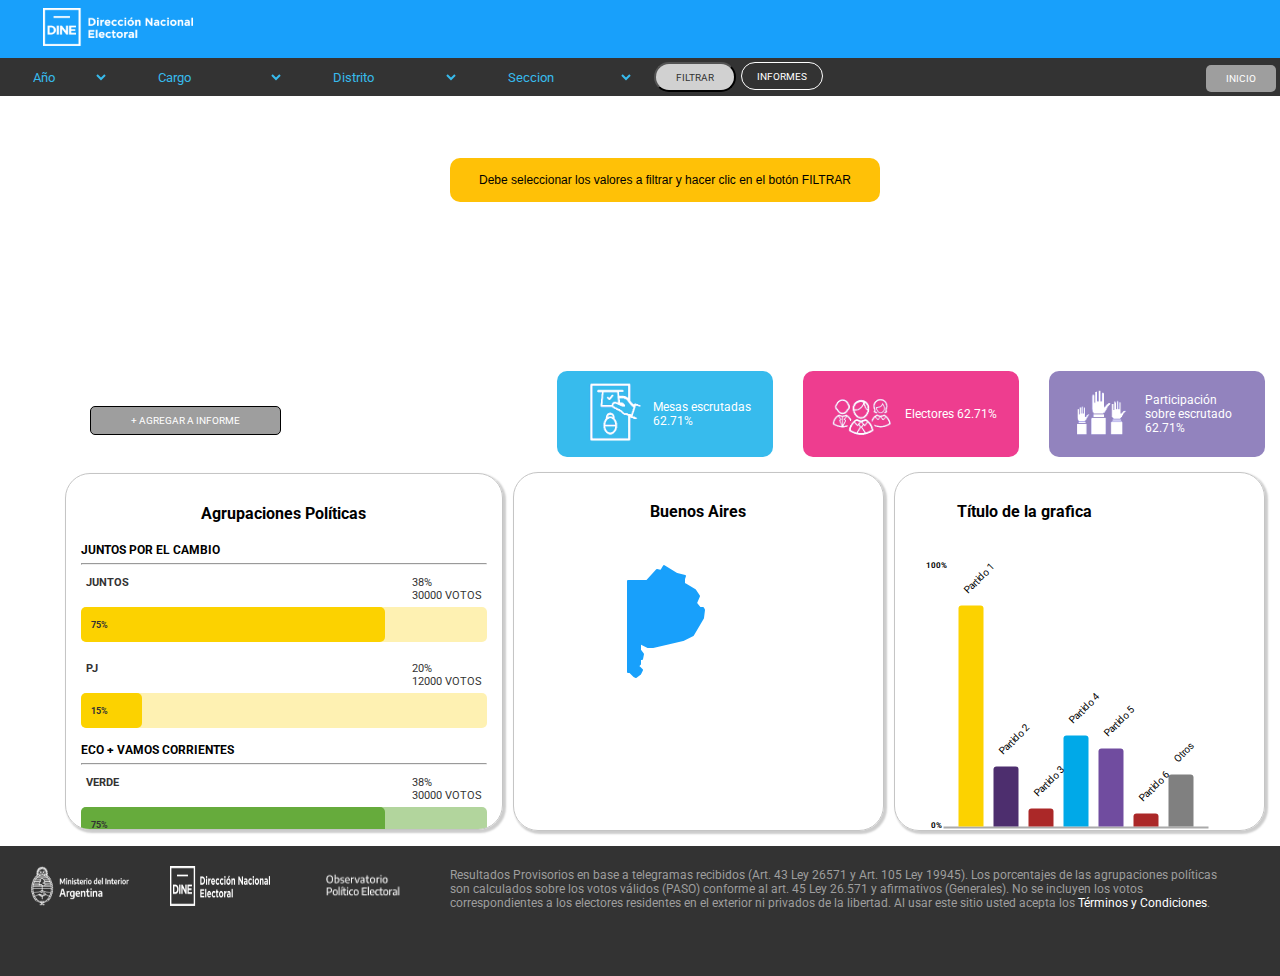
==== generales.html @ 5f41bbd9 "cambios" ====
<!DOCTYPE html>
<html lang="es">

<head>
    <meta charset="UTF-8" />
    <title>Sistema de Publicación de Resultados Electorales</title>

    <link rel="stylesheet" href="css/common.css" />
    <link rel="stylesheet" href="css/pages/generales.css">
    <link rel="stylesheet" href="https://cdnjs.cloudflare.com/ajax/libs/font-awesome/5.15.4/css/all.min.css" crossorigin="anonymous" referrerpolicy="no-referrer" />
    <script src="js/pages/generales.js" defer></script>
    <script src="js/pages/mapas.js"></script> <!--no hizo ni falta poner el module ahora que me doy cuenta xd-->

</head>

<body>
    <header>
        <!--Logo Principal-->
        <div class="header-page">
            <a href="index.html">
                <img src="img/Logo_DINE_negativo.png" alt="logo" class="logo">
            </a>
        </div>
        <!--Seleccion de opciones-->
        <nav>
            <div >
                <select name="seleccionable" class="seleccionable" id="select-anio" style="width: 100px;" onchange="FuncionComboCargo()" > <!-- Invocacion y Validacion en onchange de seleccion de anio--> 
                    <option  disabled selected value="" >Año </option>
                </select>

                <select name="seleccionable" class="seleccionable" id="select-cargo" onchange="FuncionComboDistrito()" style="width: 150px;"> <!--Invocacion y Validacion en onchange de seleccion de Cargo-->
                    <option disabled selected value="">Cargo</option>
                </select>

                <select name="seleccionable" class="seleccionable" id="select-distrito" style="width: 150px;" onchange="FuncionComboSeccion()">
                    <option disabled selected value="">Distrito</option>
                </select>

                <select name="seleccionable" class="seleccionable" id="select-seccion" style="width: 150px;">
                    <option disabled selected value="">Seccion</option>
                </select>

                <button class="boton-filtrar" onclick="FuncionFiltrar()">
                    FILTRAR
                </button>
                <button id="boton-informes">
                    <a class="active" href="informes.html">INFORMES</a>
                </button>
            </div>
                <a class="active" href="index.html" id="boton-inicio">INICIO</a>
        </nav>
    </header>
  
    <main>
        <!--Carteles de anuncio-->
        <section id="sec-messages">
            <p id="texto-verde"><i class="fa fa-thumbs-up"></i> Se agregó con éxito el resultado al informe</p>
            <p id="texto-rojo"><i class="fa fa-exclamation-triangle"></i> Error: Se produjo un error al intentar agregar
                resultados al informe</p>
            <p id="texto-amarillo"><i class="fa fa-exclamation"></i> La operación no se pudo completar</p>
        </section>

        <section id="sec-titulo">
            <h2>Elecciones 2021 | Generales</h2>
            <p class="texto-path">2020 > Generales > Provisorio > Senadores Nacionales > Buenos Aires</p>
        </section>
        <section id="sec-contenido">
            <div class="primer-div">
                <div>
                    <button id="agregar-informe">+ AGREGAR A INFORME</button>
                </div>
                <div class="recuadros-info">
                    <div id="mesas-escrutadas">
                        <img src="img/icons/img1.png" style="width: 70px; margin-right: 10px;"/> <!--Icono urna-->
                        Mesas escrutadas
                        62.71%
                    </div>
                    <div id="electores">
                        <img src="img/icons/img3.png" style="width: 70px; margin-right: 10px;"/> <!--Icono personas-->
                        Electores
                        62.71%
                    </div>
                    <div id="part-escrutado">
                        <img src="img/icons/img4.png" style="width: 70px; margin-right: 10px;"/> <!--Icono manos-->
                        Participación sobre escrutado
                        62.71%
                    </div>
                </div>
            </div>
            <div class="cuadros-detalle">
                <div id="agrup-politicas">
                    <div class="title" id="title-agrup-politicas">Agrupaciones Políticas</div>
                    <div class="info-agrupaciones">
                        <div>
                            <div class="nombre-agrupacion">JUNTOS POR EL CAMBIO<hr></div>
                            <div class="div-agrupaciones">
                                <div><b>JUNTOS</b></div>
                                <div>38% <br>30000 votos</div>
                            </div>
                            <div class="progress" style="background: var(--grafica-amarillo-claro);">
                                <div class="progress-bar" style="width:75%; background: var(--grafica-amarillo);">
                                    <span class="progress-bar-text">75%</span>
                                </div>
                            </div>
                            <div class="div-agrupaciones">
                                <div><b>PJ</b></div>
                                <div>20% <br>12000 votos</div>
                            </div>
                            <div class="progress" style="background: var(--grafica-amarillo-claro);">
                                <div class="progress-bar" style="width:15%; background: var(--grafica-amarillo);">
                                    <span class="progress-bar-text">15%</span>
                                </div>
                            </div>
                        </div>
                        <div>
                            <div class="nombre-agrupacion">ECO + VAMOS CORRIENTES<hr></div>
                            <div class="div-agrupaciones">
                                <div><b>VERDE</b></div>
                                <div>38% <br>30000 votos</div>
                            </div>
                            <div class="progress" style="background: var(--grafica-verde-claro);">
                                <div class="progress-bar" style="width:75%; background: var(--grafica-verde);">
                                    <span class="progress-bar-text">75%</span>
                                </div>
                            </div>
                        </div>
                    </div>
                </div>
                <div id="mapa">
                    <div class="title">Buenos Aires</div>
                    <svg height="210" width="800"> <!--Imagen de buenos aires-->
                        <path class="leaflet-interactive" stroke="#18a0fb" stroke-opacity="1" stroke-width="2"
                            stroke-linecap="round" stroke-linejoin="round" fill="#18a0fb" fill-opacity="1"
                            fill-rule="evenodd"
                            d="M171 55L163 53L150 45L147 50L143 49L133 60L114 60L114 151L116 151L120 155L122 156L126 153L128 149L124 145L126 143L126 138L128 138L129 133L126 129L126 122L134 126L139 126L169 119L179 114L189 97L190 89L189 87L186 87L182 82L185 75L181 69L171 63L170 64L170 58z">
                        </path>
                    </svg>
                </div>
                <div id="grafica">
                    <div class="chart-wrap horizontal">
                        <div class="title">Título de la grafica</div>
                        <div class="grid">
                            <div class="bar" style="--bar-value:85%; --bar-color:var(--grafica-amarillo);"
                                data-name="Partido 1" title="Your Blog 85%"></div>
                            <div class="bar" style="--bar-value:23%; --bar-color:var(--grafica-lila2)"
                                data-name="Partido 2" title="Medium 23%"></div>
                            <div class="bar" style="--bar-value:7%; --bar-color:var(--grafica-bordo)"
                                data-name="Partido 3" title="Tumblr 7%"></div>
                            <div class="bar" style="--bar-value:35%; --bar-color:var(--grafica-celeste)"
                                data-name="Partido 4" title="YouTube 35%"></div>
                            <div class="bar" style="--bar-value:30%; --bar-color:var(--grafica-lila)"
                                data-name="Partido 5" title="LinkedIn 30%"></div>
                            <div class="bar" style="--bar-value:5%; --bar-color:var(--grafica-bordo)"
                                data-name="Partido 6" title="Twitter 5%"></div>
                            <div class="bar" style="--bar-value:20%; --bar-color:var(--grafica-gris)" data-name="Otros"
                                title="Other 20%"></div>
                        </div>
                    </div>
                </div>
            </div>
        </section>
    </main>
    <!--Pie de página-->
    <footer>
        <div class="img-footer">
            <img src="img/icons/Ministerio-del-Interior_pluma.1ab9a7a7.png" alt="icono-ministerio"
                class="iconos-img-footer">
            <img src="img/Logo_DINE_negativo.png" alt="logo-footer" class="iconos-img-footer">
            <img src="img/icons/logos_001-10.4430c8d5.png" alt="iconos-logos" class="iconos-img-footer">
        </div>

        <div class="texto-footer">
            <p>
                Resultados Provisorios en base a telegramas recibidos (Art. 43 Ley 26571 y Art. 105 Ley 19945). Los
                porcentajes de las agrupaciones políticas son calculados sobre los votos válidos (PASO) conforme al art.
                45 Ley 26.571 y afirmativos (Generales). No se incluyen los votos correspondientes a los electores
                residentes en el exterior ni privados de la libertad. Al usar este sitio usted acepta los <a
                    href="terminos-y-cond.html">Términos y Condiciones</a>.
            </p>
        </div>
    </footer>

</html>
---- css/common.css ----
@import url('https://fonts.googleapis.com/css?family=Roboto:100,300,400,500,700,900');

:root {
  --magenta: #ee3d8f;
  --celeste: #37bbed;
  --morado: #9283be;
  --gris-claro: #9e9e9e;
  --titulos: #333;
  --textos: #333;
  --fondo-pantalla: rgb(235, 245, 251);
  --fondo-Cabecera: #18a0fb;
  --fondo-Footer: #333;
  --fondo-Menu: #333;
  --texto-footer: #9e9e9e;
  --titulo-Grilla: #727272;
  --borde-inferior-Grilla: #727272;
  --borde-Grilla: #c5c5c5;
  --grafica-amarillo: rgb(252, 210, 0);
  --grafica-amarillo-claro: rgba(252, 210, 0, 0.3);
  --grafica-celeste: rgb(0, 169, 232);
  --grafica-celeste-claro: rgba(0, 169, 232, 0.3);
  --grafica-bordo: rgb(171, 40, 40);
  --grafica-bordo-claro: rgba(171, 40, 40, 0.3);
  --grafica-lila: rgb(112, 76, 159);
  --grafica-lila-claro: rgba(112, 76, 159, 0.5);
  --grafica-lila2: rgb(77, 46, 110);
  --grafica-lila2-claro: rgba(77, 46, 110, 0.5);
  --grafica-gris: rgb(128, 128, 128);
  --grafica-gris-claro: rgb(128, 128, 128, 0.5);
  --grafica-verde: rgb(102, 171, 60);
  --grafica-verde-claro: rgba(102, 171, 60, 0.5);
  --mensaje-usuario-amarillo: #ffc107;
  --mensaje-usuario-verde: #28a745;
  --mensaje-usuario-rojo: #dc3545;
}

* {
  font-family: 'Roboto', sans-serif;
}

html,
body {
  margin: 0;
  padding: 0;
  background-color: white;
}

p {
  font-size: 12px;
  color: var(--textos);
}

h1 {
  font-size: 26px;
  color: var(--titulos);
  padding-bottom: 20px;
}

h2 {
  font-size: 22px;
  color: var(--titulos);
}

h3 {
  font-size: 18px;
  color: var(--titulos);
}

.header-page {
  padding: 0.5em;
  background-color: var(--fondo-Cabecera);
  color: white;
  margin-top: 0;
  /*width: 90%; si se agrega como dice en el pdf no ocupa el ancho completo de la pantalla*/ 
  margin-bottom: auto;
  margin-left: auto;
  margin-right: auto;
}

header nav {
  /*margin-left: 13px;
  margin-right: 13px;*/
  padding: 4px;
  background-color: var(--fondo-Menu);
}

.logo {
  width: 150px;
  margin-left: 35px;
}

footer {
  display: flex;
  background-color: var(--fondo-Footer);
  padding-top: 10px;
  padding-bottom: 20px;
}

.img-footer {
  display: flex;
  margin-left: 10px;
  margin-bottom: 30px;
}

.iconos-img-footer {
  width: 100px;
  padding: 20px;
  padding-top: 10px;
  height: 40px;
}

footer .texto-footer p {
  color: var(--texto-footer);
  margin-left: 20px;
  margin-right: 60px;
}

a{
  text-decoration: none;
  color: #FFF;
}

#sec-messages {
  /*display: none;*/
  display: flex;
  flex-direction: column;
  justify-content: center;
  align-items: center;
}
#sec-messages p {
  width: 400px;
  margin: 20px auto;
  padding: 15px;
  border-radius: 10px;
  color: #FFffFF;
  font-size: 12px;
  text-align: center;
  font-weight: 200;
}

#texto-verde {
  background-color: var(--mensaje-usuario-verde);
  visibility: hidden;
  font-family: sans-serif;
  color: black;
}
#texto-rojo {
  background-color: var(--mensaje-usuario-rojo);
  visibility: hidden;
  font-family: sans-serif;
  color: black;
}
#texto-amarillo {
  background-color: var(--mensaje-usuario-amarillo);
  visibility: hidden;
  position: absolute;
  font-family: sans-serif;
  color: black;
}
---- css/pages/generales.css ----
header nav {
    display: flex;
    flex-direction: row;
    justify-content: space-between;
    align-items: flex-end;
}

#boton-inicio {
    border-radius: 5px;
    background-color: var(--gris-claro);
    padding: 8px;
    font: #FFF;
    font-size: 10px;
    text-align: center;
    padding-left: 20px;
    padding-right: 20px;
}

#boton-inicio:hover {
    background-color: #5e5b5b;
}

nav div {
    display: flex;

}

#boton-informes {
    border-radius: 15px;
    background-color: var(--fondo-Menu);
    border: 1px solid;
    border-color: white;
    font: #FFF;
    font-size: 10px;
    height: 28px;
    padding-left: 15px;
    padding-right: 15px;
}
#boton-informes:hover {
    background-color: var(--gris-claro);
}

.boton-filtrar {
    background-color: rgb(209, 209, 209);
    border-radius: 15px;
    padding: 5px 20px;
    color: var(--textos);
    font: #FFF;
    font-size: 10px;
    text-align: center;
    margin-right: 5px;
}

.boton-filtrar:hover {
    background-color: var(--gris-claro);
}

/*nav div select {
    margin-left: 20px;
    margin-right: 20px;
    background-color: transparent;
    height: 30px;
}*/

.seleccionable {
    width: 10px;
    padding-left: 20px;
    background-color: var(--fondo-Menu);
    color: var(--celeste);
    border: none;
    margin-left: 5px;
    margin-right: 20px;
    height: 30px;
}


label {
    font-size: 14px;
    background: transparent;
    color: var(--celeste);
    font-weight: bold;
}


.texto-path {
    font-size: 14px;
    font-family: 'Roboto';
    color: var(--celeste);
}

/*recuadros informativos*/

main {
    margin-left: 50px;
}

.primer-div {
    display: flex;
    justify-content: space-between;
}

.primer-div div button {
    display: flex;
    justify-content: left;
}

.recuadros-info {
    display: flex;
    justify-content: end;
}

#mesas-escrutadas {
    display: flex;
    background-color: var(--celeste);
    border-radius: 10px;
    margin: 15px;
    height: 70px;
    width: 184px;
    padding: 0.5rem 1rem;
    color: #FFF;
    font-size: 12px;
    justify-content: center;
    align-items: center;
}

#electores {
    display: flex;
    background-color: var(--magenta);
    border-radius: 10px;
    margin: 15px;
    height: 70px;
    width: 184px;
    padding: 0.5rem 1rem;
    color: #FFF;
    font-size: 12px;
    justify-content: center;
    align-items: center;
}

#part-escrutado {
    display: flex;
    background-color: var(--morado);
    border-radius: 10px;
    margin: 15px;
    height: 70px;
    width: 184px;
    padding: 0.5rem 1rem;
    color: #FFF;
    font-size: 12px;
    justify-content: center;
    align-items: center;
}

#agregar-informe {
    background-color: var(--gris-claro);
    color: white;
    font-size: 10px;
    text-align: center;
    padding-top: 8px;
    padding-bottom: 8px;
    border: solid 1px black;
    border-radius: 5px;
    margin-left: 40px;
    margin-top: 50px;
    padding-left: 40px;
    padding-right: 40px;
}

#agregar-informe:hover {
    background-color: var(#e41212);
}

.cuadros-detalle {
    display: flex;
    justify-content: center;
    align-items: center;
}

#agrup-politicas,
#mapa,
#grafica {
    border-radius: 25px;
    border: 1px var(--borde-Grilla) solid;
    box-shadow: 2px 2px 2px 1px rgba(0, 0, 0, 0.2);
}

.title {
    font-weight: bold;
    Padding: 1.8em 0 0 0;
    text-align: center;
    White-space: nowrap;
}

#agrup-politicas {
    width: 33%;
    margin-right: 10px;
    padding: 15px 15px;
    margin-bottom: 15px;
    height: 325px;
    overflow-y: scroll;
}

.info-agrupaciones {
    display: flex;
    flex-direction: column;
}
#title-agrup-politicas {
    padding-bottom: 20px;
    padding-top: 15px;
}
.div-agrupaciones {
    display: flex;
    justify-content: space-between;
}
.div-agrupaciones div {
    font-size: 11px;
    color: var(--textos);
    padding: 5px;
    text-transform: uppercase;
}

.nombre-agrupacion {
    font-size: 12px;
    font-weight: bold;
}

#mapa {
    width: 30%;
    margin-bottom: 15px;
    height: 357px;
}

#mapa svg {
    display: inline-block;
}



#grafica {
    margin-left: 10px;
    width: 30%;
    margin-bottom: 15px;
}



/*grafica de barras*/
.chart-wrap {
    --chart-width: 260px;
    --grid-color: #aaa;
    --bar-thickness: 25px;
    --bar-rounded: 3px;
    --bar-spacing: 10px;
    font-family: sans-serif;
    width: var(--chart-width);
}

.chart-wrap .title {
    font-weight: bold;
    padding: 1.8em 0 2.8em;
    text-align: center;
    white-space: nowrap;
}

/* cuando definimos el gráfico en horizontal, lo giramos 90 grados */
.chart-wrap.horizontal .grid {
    transform: rotate(-90deg);
}

.chart-wrap.horizontal .bar::after {
    /* giramos las letras para horizontal*/
    transform: rotate(45deg);
    padding-top: 0px;
    display: block;
}

.chart-wrap .grid {
    margin-left: 50px;
    position: relative;
    padding: 5px 0 5px 0;
    height: 100%;
    width: 100%;
    border-left: 2px solid var(--grid-color);
    font-size: 10px;
}

/* posicionamos el % del gráfico*/
.chart-wrap .grid::before {
    font-size: 0.8em;
    font-weight: bold;
    content: '0%';
    position: absolute;
    left: -0.5em;
    top: -1.5em;
}

.chart-wrap .grid::after {
    font-size: 0.8em;
    font-weight: bold;
    content: '100%';
    position: absolute;
    right: -1.5em;
    top: -1.5em;
}

/* giramos las valores de 0% y 100% para horizontal */
.chart-wrap.horizontal .grid::before,
.chart-wrap.horizontal .grid::after {
    transform: rotate(90deg);
}

.chart-wrap .bar {
    width: var(--bar-value);
    height: var(--bar-thickness);
    margin: var(--bar-spacing) 0;
    background-color: var(--bar-color);
    border-radius: 0 var(--bar-rounded) var(--bar-rounded) 0;
}

.chart-wrap .bar:hover {
    opacity: 0.7;
}

.chart-wrap .bar::after {
    content: attr(data-name);
    margin-left: 100%;
    padding: 10px;
    display: inline-block;
    white-space: nowrap;
}


/*barra de progreso*/
.progress {
    height: 35px;
    width: 100%;
    border-radius: 5px;
    margin-bottom: 15px;
}

.progress-bar {
    height: 100%;
    display: flex;
    align-items: center;
    transition: width 0.25s;
    border-radius: 5px;
}

.progress-bar-text {
    margin-left: 10px;
    font-weight: bold;
    color: var(--textos);
    font-size: 9px;
}
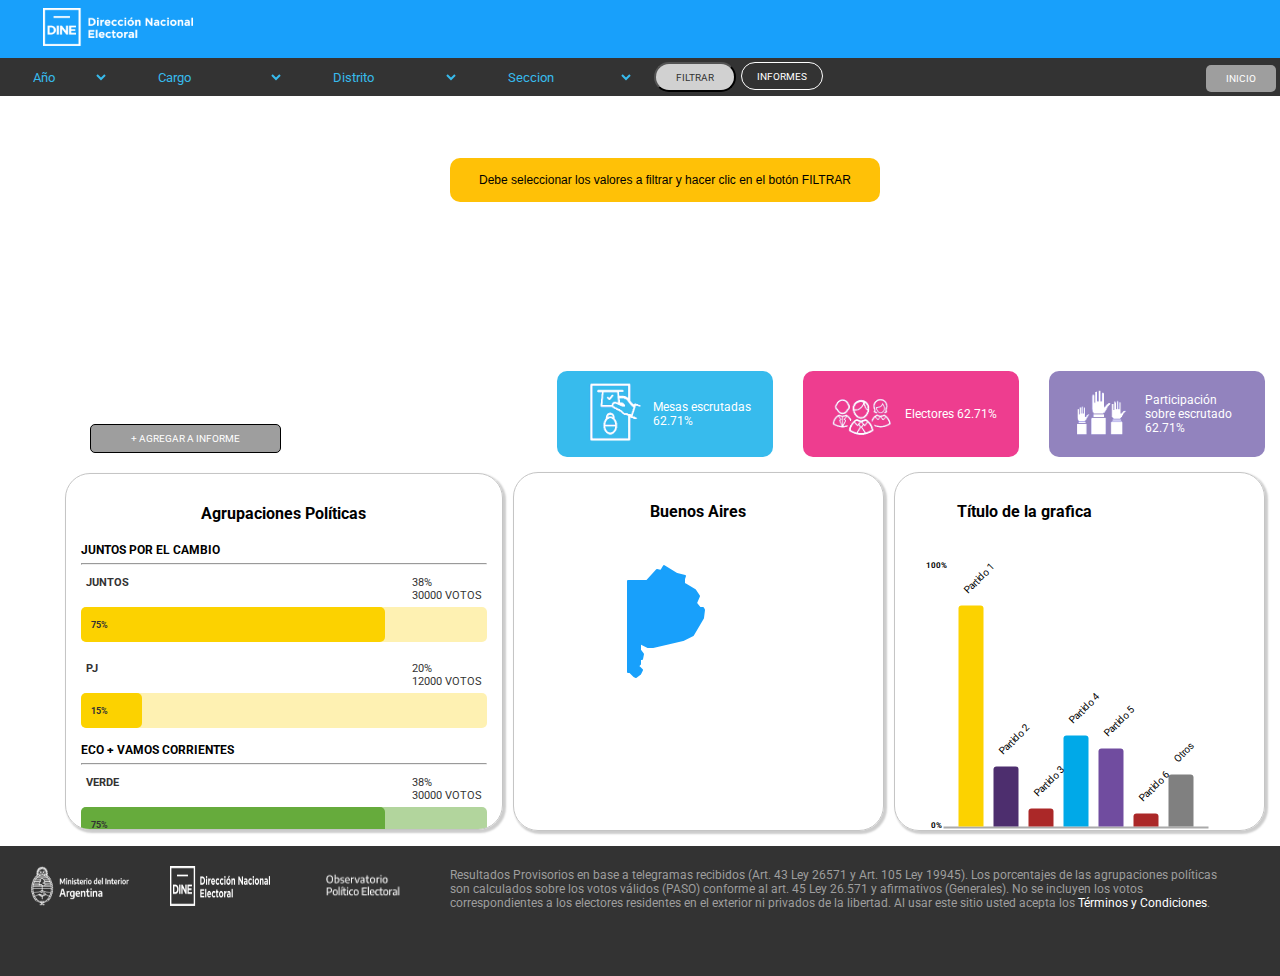
==== commit 649930b3: "." ====
--- a/generales.html
+++ b/generales.html
@@ -66,8 +66,8 @@
         </section>
         <section id="sec-contenido">
             <div class="primer-div">
-                <div>
-                    <button id="agregar-informe">+ AGREGAR A INFORME</button>
+                <div id="agreg-inf">
+                    <a href="" id="agregar-informe">+ AGREGAR A INFORME</a>
                 </div>
                 <div class="recuadros-info">
                     <div id="mesas-escrutadas">
--- a/css/pages/generales.css
+++ b/css/pages/generales.css
@@ -164,10 +164,11 @@
     margin-top: 50px;
     padding-left: 40px;
     padding-right: 40px;
-}
-
-#agregar-informe:hover {
-    background-color: var(#e41212);
+    align-self: center;
+}
+
+#agreg-inf{
+    display: flex;
 }
 
 .cuadros-detalle {
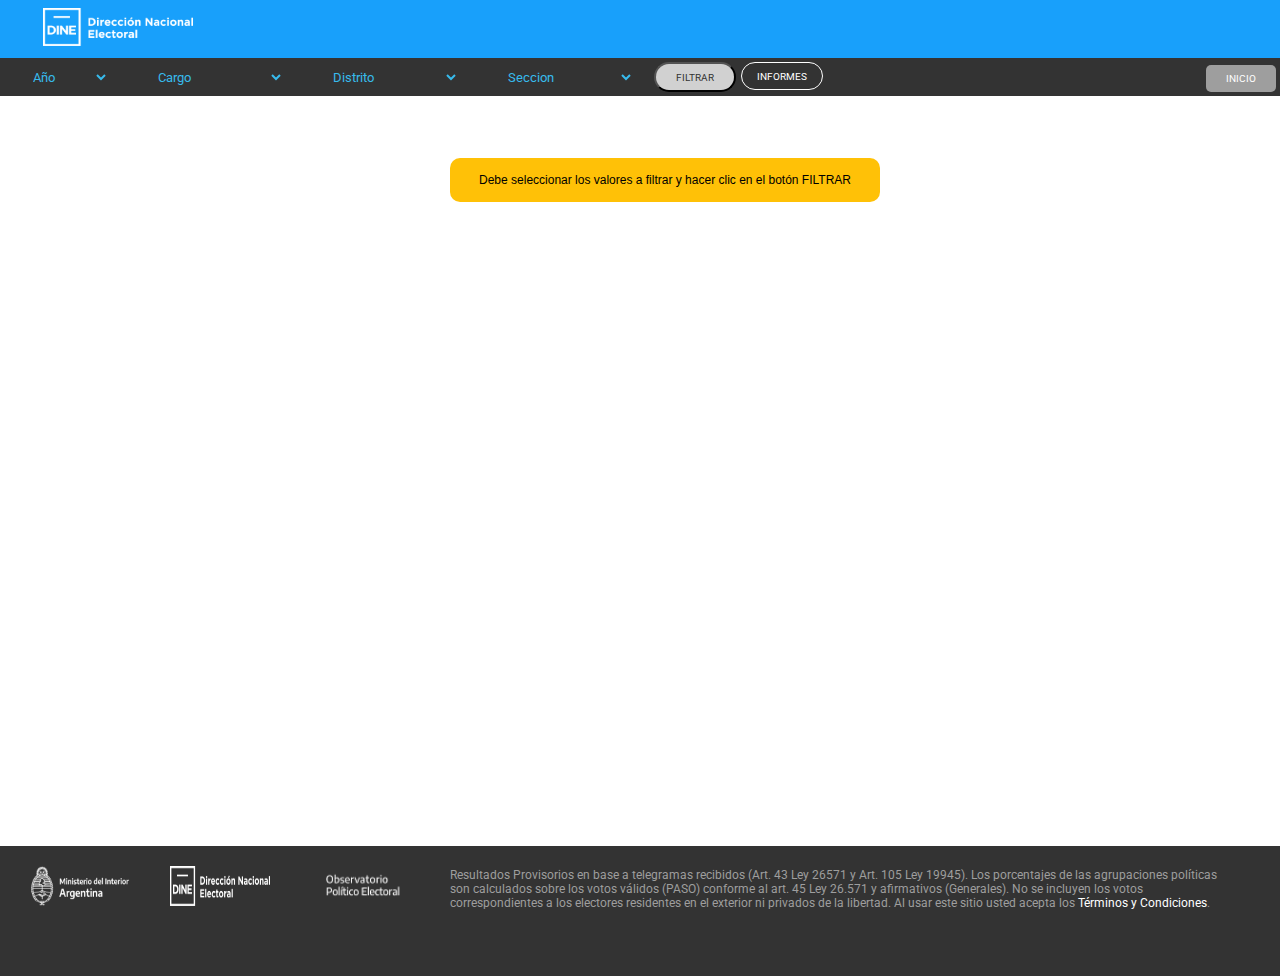
==== commit b3782164: "funciones para mostrar los datos" ====
--- a/generales.html
+++ b/generales.html
@@ -7,7 +7,8 @@
 
     <link rel="stylesheet" href="css/common.css" />
     <link rel="stylesheet" href="css/pages/generales.css">
-    <link rel="stylesheet" href="https://cdnjs.cloudflare.com/ajax/libs/font-awesome/5.15.4/css/all.min.css" crossorigin="anonymous" referrerpolicy="no-referrer" />
+    <link rel="stylesheet" href="https://cdnjs.cloudflare.com/ajax/libs/font-awesome/5.15.4/css/all.min.css"
+        crossorigin="anonymous" referrerpolicy="no-referrer" />
     <script src="js/pages/generales.js" defer></script>
     <script src="js/pages/mapas.js"></script> <!--no hizo ni falta poner el module ahora que me doy cuenta xd-->
 
@@ -23,16 +24,19 @@
         </div>
         <!--Seleccion de opciones-->
         <nav>
-            <div >
-                <select name="seleccionable" class="seleccionable" id="select-anio" style="width: 100px;" onchange="FuncionComboCargo()" > <!-- Invocacion y Validacion en onchange de seleccion de anio--> 
-                    <option  disabled selected value="" >Año </option>
+            <div>
+                <select name="seleccionable" class="seleccionable" id="select-anio" style="width: 100px;"
+                    onchange="FuncionComboCargo()"> <!-- Invocacion y Validacion en onchange de seleccion de anio-->
+                    <option disabled selected value="">Año </option>
                 </select>
 
-                <select name="seleccionable" class="seleccionable" id="select-cargo" onchange="FuncionComboDistrito()" style="width: 150px;"> <!--Invocacion y Validacion en onchange de seleccion de Cargo-->
+                <select name="seleccionable" class="seleccionable" id="select-cargo" onchange="FuncionComboDistrito()"
+                    style="width: 150px;"> <!--Invocacion y Validacion en onchange de seleccion de Cargo-->
                     <option disabled selected value="">Cargo</option>
                 </select>
 
-                <select name="seleccionable" class="seleccionable" id="select-distrito" style="width: 150px;" onchange="FuncionComboSeccion()">
+                <select name="seleccionable" class="seleccionable" id="select-distrito" style="width: 150px;"
+                    onchange="FuncionComboSeccion()">
                     <option disabled selected value="">Distrito</option>
                 </select>
 
@@ -47,10 +51,10 @@
                     <a class="active" href="informes.html">INFORMES</a>
                 </button>
             </div>
-                <a class="active" href="index.html" id="boton-inicio">INICIO</a>
+            <a class="active" href="index.html" id="boton-inicio">INICIO</a>
         </nav>
     </header>
-  
+
     <main>
         <!--Carteles de anuncio-->
         <section id="sec-messages">
@@ -67,21 +71,21 @@
         <section id="sec-contenido">
             <div class="primer-div">
                 <div id="agreg-inf">
-                    <a href="" id="agregar-informe">+ AGREGAR A INFORME</a>
+                    <button href="" id="agregar-informe" onclick="agregarInforme()">+ AGREGAR A INFORME</button>
                 </div>
                 <div class="recuadros-info">
                     <div id="mesas-escrutadas">
-                        <img src="img/icons/img1.png" style="width: 70px; margin-right: 10px;"/> <!--Icono urna-->
+                        <img src="img/icons/img1.png" style="width: 70px; margin-right: 10px;" /> <!--Icono urna-->
                         Mesas escrutadas
                         62.71%
                     </div>
                     <div id="electores">
-                        <img src="img/icons/img3.png" style="width: 70px; margin-right: 10px;"/> <!--Icono personas-->
+                        <img src="img/icons/img3.png" style="width: 70px; margin-right: 10px;" /> <!--Icono personas-->
                         Electores
                         62.71%
                     </div>
                     <div id="part-escrutado">
-                        <img src="img/icons/img4.png" style="width: 70px; margin-right: 10px;"/> <!--Icono manos-->
+                        <img src="img/icons/img4.png" style="width: 70px; margin-right: 10px;" /> <!--Icono manos-->
                         Participación sobre escrutado
                         62.71%
                     </div>
@@ -92,7 +96,12 @@
                     <div class="title" id="title-agrup-politicas">Agrupaciones Políticas</div>
                     <div class="info-agrupaciones">
                         <div>
-                            <div class="nombre-agrupacion">JUNTOS POR EL CAMBIO<hr></div>
+                            <!--Partido-->
+                            <div class="nombre-agrupacion">JUNTOS POR EL CAMBIO
+                                <hr>
+                            </div>
+                            <!---->
+                            <!--Agrupacion de partido-->
                             <div class="div-agrupaciones">
                                 <div><b>JUNTOS</b></div>
                                 <div>38% <br>30000 votos</div>
@@ -102,6 +111,8 @@
                                     <span class="progress-bar-text">75%</span>
                                 </div>
                             </div>
+                            <!---->
+                            <!--Agrupacion de partido-->
                             <div class="div-agrupaciones">
                                 <div><b>PJ</b></div>
                                 <div>20% <br>12000 votos</div>
@@ -111,9 +122,12 @@
                                     <span class="progress-bar-text">15%</span>
                                 </div>
                             </div>
+                            <!---->
                         </div>
                         <div>
-                            <div class="nombre-agrupacion">ECO + VAMOS CORRIENTES<hr></div>
+                            <div class="nombre-agrupacion">ECO + VAMOS CORRIENTES
+                                <hr>
+                            </div>
                             <div class="div-agrupaciones">
                                 <div><b>VERDE</b></div>
                                 <div>38% <br>30000 votos</div>
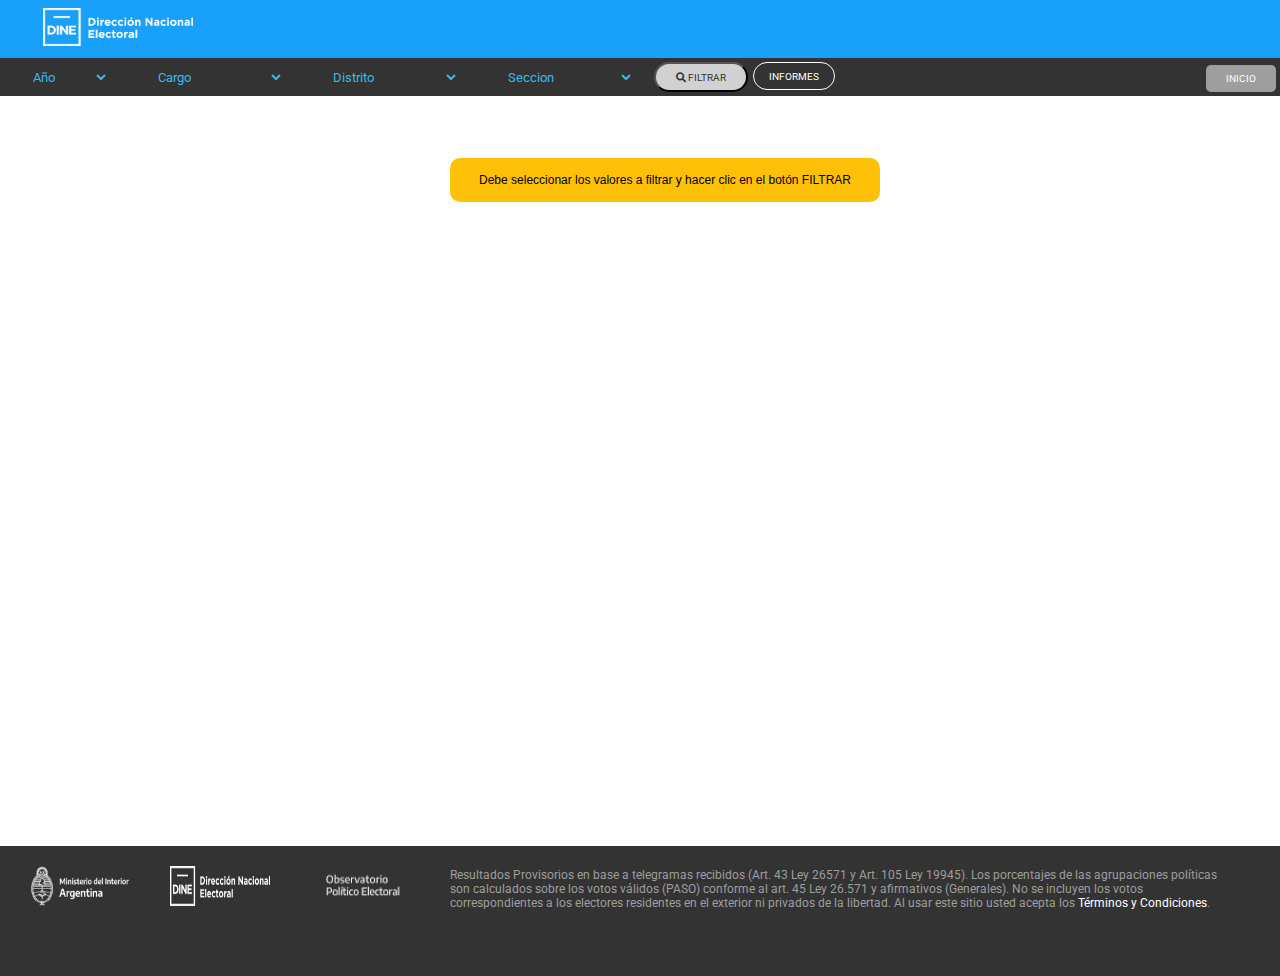
==== commit ba56043a: "fin" ====
--- a/generales.html
+++ b/generales.html
@@ -7,10 +7,9 @@
 
     <link rel="stylesheet" href="css/common.css" />
     <link rel="stylesheet" href="css/pages/generales.css">
-    <link rel="stylesheet" href="https://cdnjs.cloudflare.com/ajax/libs/font-awesome/5.15.4/css/all.min.css"
-        crossorigin="anonymous" referrerpolicy="no-referrer" />
+    <link rel="stylesheet" href="https://cdnjs.cloudflare.com/ajax/libs/font-awesome/5.15.4/css/all.min.css" crossorigin="anonymous" referrerpolicy="no-referrer" />
     <script src="js/pages/generales.js" defer></script>
-    <script src="js/pages/mapas.js"></script> <!--no hizo ni falta poner el module ahora que me doy cuenta xd-->
+    <script src="js/pages/mapas.js"></script> <!--no hizo ni falta poner el module-->
 
 </head>
 
@@ -25,18 +24,15 @@
         <!--Seleccion de opciones-->
         <nav>
             <div>
-                <select name="seleccionable" class="seleccionable" id="select-anio" style="width: 100px;"
-                    onchange="FuncionComboCargo()"> <!-- Invocacion y Validacion en onchange de seleccion de anio-->
+                <select name="seleccionable" class="seleccionable" id="select-anio" style="width: 100px;" onchange="FuncionComboCargo()"> <!-- Invocacion y Validacion en onchange de seleccion de anio-->
                     <option disabled selected value="">Año </option>
                 </select>
 
-                <select name="seleccionable" class="seleccionable" id="select-cargo" onchange="FuncionComboDistrito()"
-                    style="width: 150px;"> <!--Invocacion y Validacion en onchange de seleccion de Cargo-->
+                <select name="seleccionable" class="seleccionable" id="select-cargo" onchange="FuncionComboDistrito()" style="width: 150px;"> <!--Invocacion y Validacion en onchange de seleccion de Cargo-->
                     <option disabled selected value="">Cargo</option>
                 </select>
 
-                <select name="seleccionable" class="seleccionable" id="select-distrito" style="width: 150px;"
-                    onchange="FuncionComboSeccion()">
+                <select name="seleccionable" class="seleccionable" id="select-distrito" style="width: 150px;" onchange="FuncionComboSeccion()">
                     <option disabled selected value="">Distrito</option>
                 </select>
 
@@ -45,7 +41,7 @@
                 </select>
 
                 <button class="boton-filtrar" onclick="FuncionFiltrar()">
-                    FILTRAR
+                    <i class="fa fa-search"></i> FILTRAR
                 </button>
                 <button id="boton-informes">
                     <a class="active" href="informes.html">INFORMES</a>
@@ -151,11 +147,13 @@
                     </svg>
                 </div>
                 <div id="grafica">
-                    <div class="chart-wrap horizontal">
-                        <div class="title">Título de la grafica</div>
+                    <div class="chart-wrap horizontal" id="barras">
+                        <div class="title">Resumen de votos</div>
                         <div class="grid">
+                            <!--barra-->
                             <div class="bar" style="--bar-value:85%; --bar-color:var(--grafica-amarillo);"
-                                data-name="Partido 1" title="Your Blog 85%"></div>
+                                data-name="Partido 1" title="Your Blog 5%"></div>
+                            <!---->
                             <div class="bar" style="--bar-value:23%; --bar-color:var(--grafica-lila2)"
                                 data-name="Partido 2" title="Medium 23%"></div>
                             <div class="bar" style="--bar-value:7%; --bar-color:var(--grafica-bordo)"
--- a/css/pages/generales.css
+++ b/css/pages/generales.css
@@ -233,6 +233,7 @@
 
 #mapa svg {
     display: inline-block;
+    margin-left: 120px;
 }
 
 
@@ -241,6 +242,7 @@
     margin-left: 10px;
     width: 30%;
     margin-bottom: 15px;
+    height: 357px
 }
 
 
